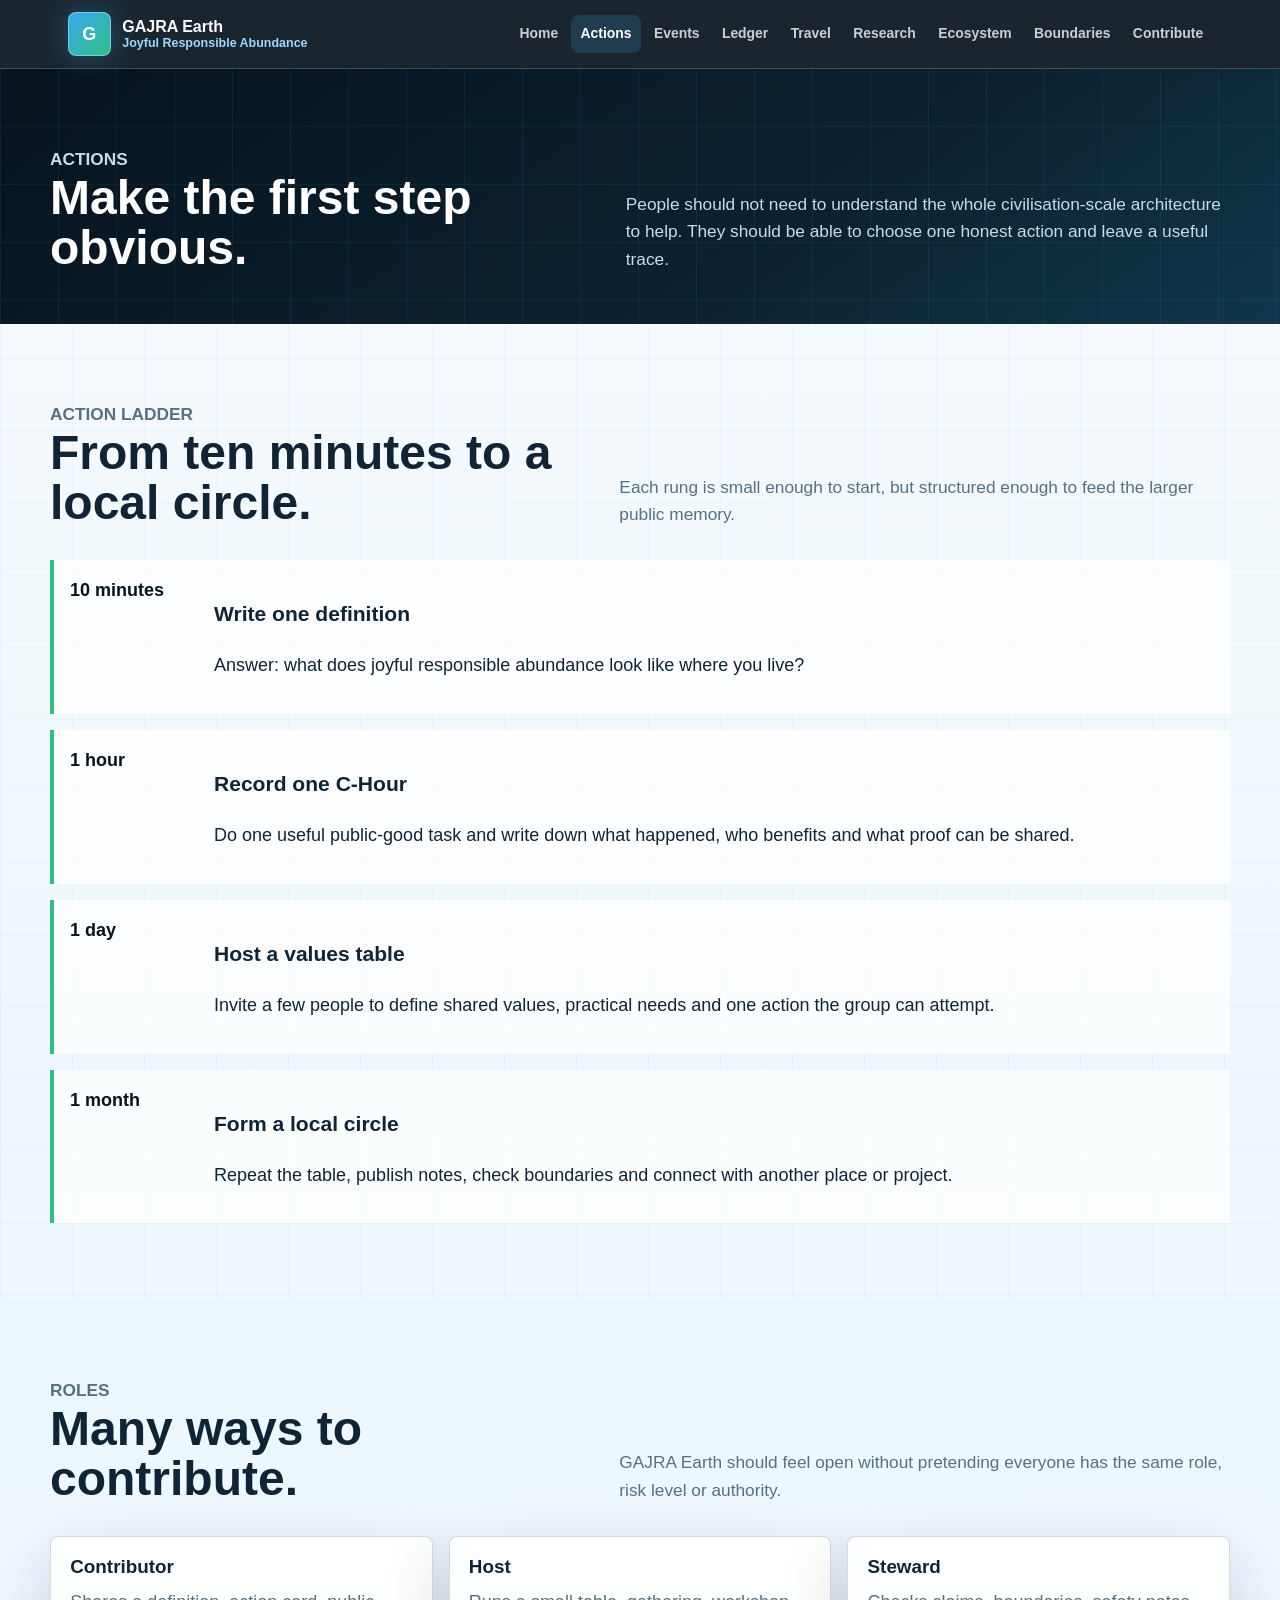
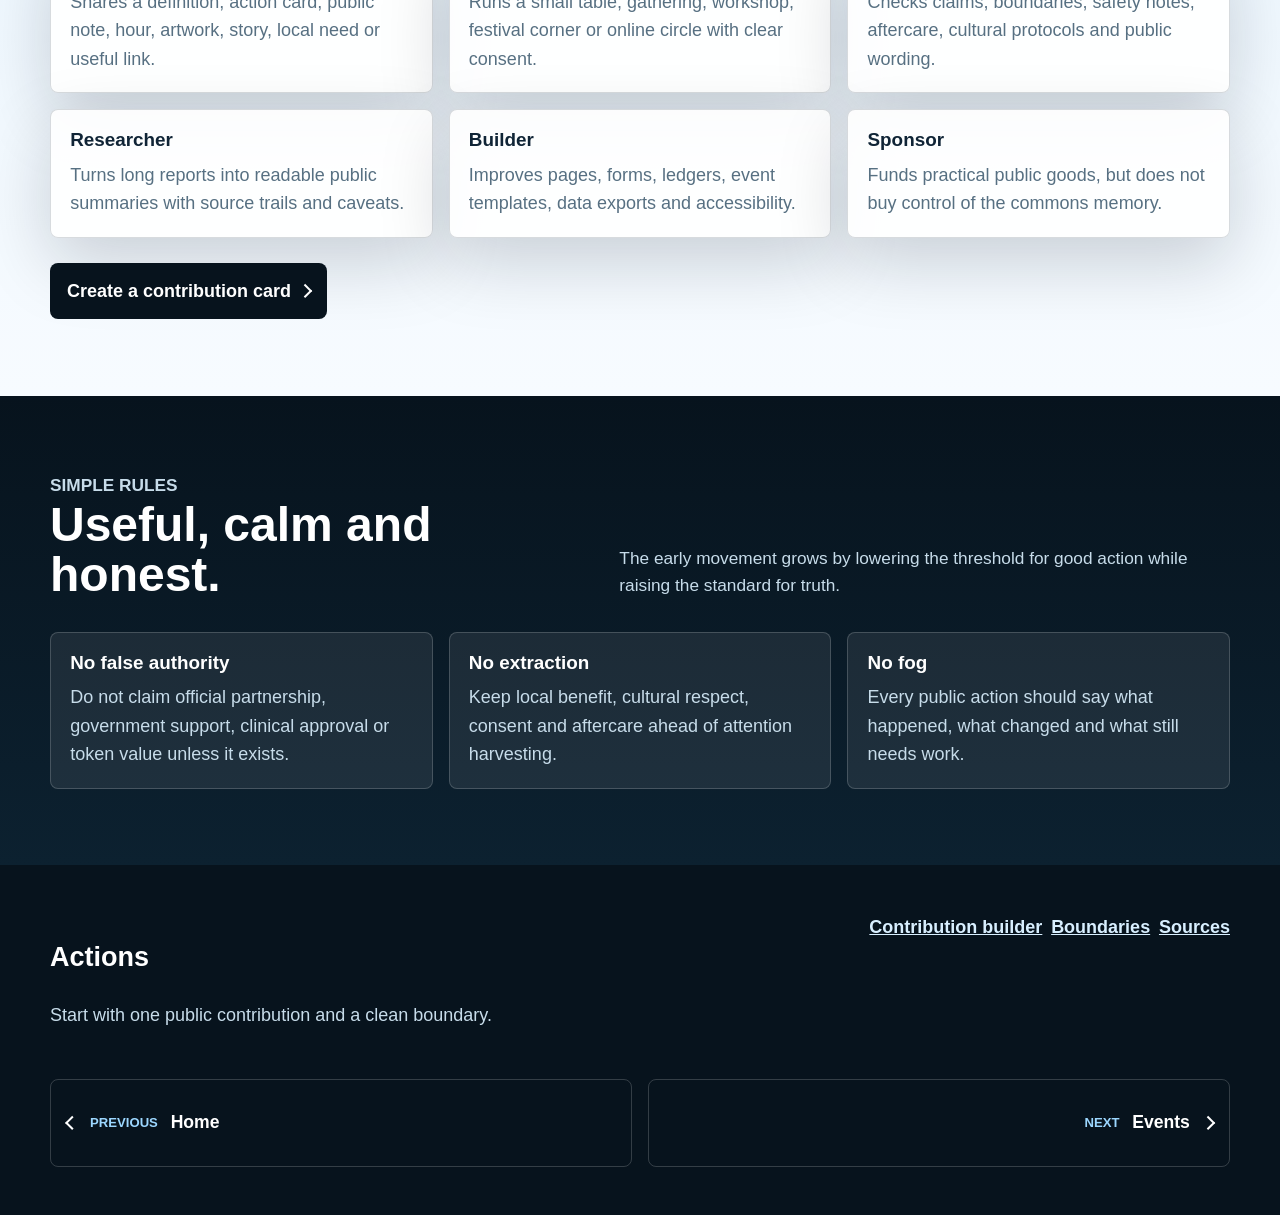
==== actions.html @ 2d0d54d2 "Build GAJRA Earth public hub" ====
<!doctype html>
<html lang="en-AU">
  <head>
    <meta charset="utf-8">
    <meta name="viewport" content="width=device-width, initial-scale=1">
    <meta name="description" content="Small GAJRA Earth actions people can begin with immediately.">
    <title>Actions | GAJRA Earth</title>
    <link rel="stylesheet" href="assets/styles.css">
    <script defer src="assets/app.js"></script>
  </head>
  <body data-page="actions">
    <a class="skip-link" href="#main">Skip to content</a>
    <header class="site-header">
      <div class="nav-shell">
        <a class="brand" href="index.html"><span class="brand-mark">G</span><span class="brand-text"><strong>GAJRA Earth</strong><span>Joyful Responsible Abundance</span></span></a>
        <button class="nav-toggle" type="button" data-nav-toggle aria-expanded="false" aria-controls="site-nav" aria-label="Open menu"><span></span><span></span><span></span></button>
        <nav class="site-nav" id="site-nav" data-nav aria-label="Main navigation"><a href="index.html">Home</a><a href="actions.html">Actions</a><a href="events.html">Events</a><a href="ledger.html">Ledger</a><a href="travel.html">Travel</a><a href="research.html">Research</a><a href="ecosystem.html">Ecosystem</a><a href="boundaries.html">Boundaries</a><a href="contribute.html">Contribute</a></nav>
      </div>
    </header>
    <main id="main">
      <section class="page-hero">
        <div class="page-title">
          <div><p class="label">Actions</p><h1>Make the first step obvious.</h1></div>
          <p>People should not need to understand the whole civilisation-scale architecture to help. They should be able to choose one honest action and leave a useful trace.</p>
        </div>
      </section>
      <section class="section">
        <div class="shell">
          <div class="section-heading">
            <div><p class="label">Action ladder</p><h2>From ten minutes to a local circle.</h2></div>
            <p>Each rung is small enough to start, but structured enough to feed the larger public memory.</p>
          </div>
          <div class="timeline">
            <article class="timeline-item"><strong>10 minutes</strong><div><h3>Write one definition</h3><p>Answer: what does joyful responsible abundance look like where you live?</p></div></article>
            <article class="timeline-item"><strong>1 hour</strong><div><h3>Record one C-Hour</h3><p>Do one useful public-good task and write down what happened, who benefits and what proof can be shared.</p></div></article>
            <article class="timeline-item"><strong>1 day</strong><div><h3>Host a values table</h3><p>Invite a few people to define shared values, practical needs and one action the group can attempt.</p></div></article>
            <article class="timeline-item"><strong>1 month</strong><div><h3>Form a local circle</h3><p>Repeat the table, publish notes, check boundaries and connect with another place or project.</p></div></article>
          </div>
        </div>
      </section>
      <section class="section blue">
        <div class="shell">
          <div class="section-heading">
            <div><p class="label">Roles</p><h2>Many ways to contribute.</h2></div>
            <p>GAJRA Earth should feel open without pretending everyone has the same role, risk level or authority.</p>
          </div>
          <div class="grid three">
            <article class="card"><h3>Contributor</h3><p>Shares a definition, action card, public note, hour, artwork, story, local need or useful link.</p></article>
            <article class="card"><h3>Host</h3><p>Runs a small table, gathering, workshop, festival corner or online circle with clear consent.</p></article>
            <article class="card"><h3>Steward</h3><p>Checks claims, boundaries, safety notes, aftercare, cultural protocols and public wording.</p></article>
            <article class="card"><h3>Researcher</h3><p>Turns long reports into readable public summaries with source trails and caveats.</p></article>
            <article class="card"><h3>Builder</h3><p>Improves pages, forms, ledgers, event templates, data exports and accessibility.</p></article>
            <article class="card"><h3>Sponsor</h3><p>Funds practical public goods, but does not buy control of the commons memory.</p></article>
          </div>
          <div class="button-row"><a class="button dark" href="contribute.html">Create a contribution card</a></div>
        </div>
      </section>
      <section class="section dark">
        <div class="shell">
          <div class="section-heading">
            <div><p class="label">Simple rules</p><h2>Useful, calm and honest.</h2></div>
            <p>The early movement grows by lowering the threshold for good action while raising the standard for truth.</p>
          </div>
          <div class="grid three">
            <article class="card"><h3>No false authority</h3><p>Do not claim official partnership, government support, clinical approval or token value unless it exists.</p></article>
            <article class="card"><h3>No extraction</h3><p>Keep local benefit, cultural respect, consent and aftercare ahead of attention harvesting.</p></article>
            <article class="card"><h3>No fog</h3><p>Every public action should say what happened, what changed and what still needs work.</p></article>
          </div>
        </div>
      </section>
    </main>
    <footer class="site-footer"><div class="footer-grid"><div><h2>Actions</h2><p>Start with one public contribution and a clean boundary.</p></div><div class="footer-links"><a href="contribute.html">Contribution builder</a><a href="boundaries.html">Boundaries</a><a href="sources.html">Sources</a></div></div><nav class="sequence-nav" data-sequence-nav aria-label="Previous and next pages"></nav></footer>
    <button class="to-top" type="button" data-to-top aria-label="Back to top"><svg viewBox="0 0 24 24" aria-hidden="true"><path d="M12 5v14M6 11l6-6 6 6" fill="none" stroke="currentColor" stroke-width="2" stroke-linecap="round" stroke-linejoin="round"/></svg></button>
  </body>
</html>
---- assets/styles.css ----
:root {
  --ink: #07131d;
  --ink-2: #0c2130;
  --ink-3: #11364a;
  --paper: #f7fbff;
  --white: #ffffff;
  --text: #102436;
  --muted: #577082;
  --line: rgba(16, 36, 54, 0.16);
  --line-dark: rgba(255, 255, 255, 0.18);
  --blue: #39a8f2;
  --blue-2: #9cd7ff;
  --green: #2fbf83;
  --green-2: #b8efd7;
  --amber: #f0b84d;
  --coral: #f26f5b;
  --shadow: 0 24px 70px rgba(7, 19, 29, 0.18);
  --max: 1180px;
  --radius: 8px;
  color-scheme: light;
}

* {
  box-sizing: border-box;
}

html {
  scroll-behavior: smooth;
  width: 100%;
  max-width: 100%;
  overflow-x: hidden;
}

body {
  margin: 0;
  width: 100%;
  max-width: 100%;
  min-height: 100vh;
  overflow-x: hidden;
  background:
    linear-gradient(90deg, rgba(57, 168, 242, 0.06) 1px, transparent 1px),
    linear-gradient(0deg, rgba(47, 191, 131, 0.05) 1px, transparent 1px),
    linear-gradient(180deg, #f7fbff 0%, #edf7fb 38%, #f7fbff 100%);
  background-size: 72px 72px, 72px 72px, auto;
  color: var(--text);
  font-family: "Segoe UI", Arial, sans-serif;
  font-size: 18px;
  line-height: 1.58;
  -webkit-text-size-adjust: 100%;
}

body.nav-open {
  overflow: hidden;
}

main,
section,
article,
div,
p,
h1,
h2,
h3,
a,
span,
label,
input,
textarea,
select {
  min-width: 0;
}

a {
  color: inherit;
}

img {
  display: block;
  max-width: 100%;
}

h1,
h2,
h3,
p,
a,
button,
label,
textarea {
  overflow-wrap: break-word;
}

button,
input,
select,
textarea {
  font: inherit;
}

.skip-link {
  position: absolute;
  top: -5rem;
  left: 1rem;
  z-index: 100;
  padding: 0.7rem 1rem;
  background: var(--amber);
  color: var(--ink);
  font-weight: 800;
}

.skip-link:focus {
  top: 1rem;
}

.site-header {
  position: sticky;
  top: 0;
  z-index: 50;
  border-bottom: 1px solid rgba(255, 255, 255, 0.18);
  background: rgba(7, 19, 29, 0.92);
  color: var(--white);
  backdrop-filter: blur(18px);
}

.nav-shell {
  width: min(100%, var(--max));
  margin: 0 auto;
  padding: 0.78rem 1.1rem;
  display: flex;
  align-items: center;
  justify-content: space-between;
  gap: 1rem;
  min-width: 0;
}

.brand {
  display: inline-flex;
  align-items: center;
  gap: 0.72rem;
  min-width: 0;
  text-decoration: none;
}

.brand-mark {
  display: grid;
  place-items: center;
  width: 2.7rem;
  height: 2.7rem;
  border-radius: 8px;
  border: 1px solid rgba(156, 215, 255, 0.65);
  background: linear-gradient(135deg, var(--blue), var(--green));
  color: var(--white);
  font-weight: 900;
  line-height: 1;
  box-shadow: 0 0 30px rgba(57, 168, 242, 0.35);
}

.brand-text {
  display: grid;
  line-height: 1.15;
  min-width: 0;
}

.brand-text strong {
  color: var(--white);
  font-size: 1rem;
}

.brand-text span {
  color: var(--blue-2);
  font-size: 0.78rem;
  font-weight: 700;
}

.site-nav {
  display: flex;
  align-items: center;
  justify-content: flex-end;
  gap: 0.24rem;
  flex-wrap: wrap;
}

.site-nav a {
  min-height: 2.35rem;
  display: inline-flex;
  align-items: center;
  padding: 0.48rem 0.58rem;
  border-radius: 8px;
  color: rgba(255, 255, 255, 0.78);
  font-size: 0.87rem;
  font-weight: 800;
  text-decoration: none;
  white-space: nowrap;
}

.site-nav a:hover,
.site-nav a:focus-visible,
.site-nav a[aria-current="page"] {
  color: var(--white);
  background: rgba(57, 168, 242, 0.18);
}

.nav-toggle {
  display: none;
  flex: 0 0 2.7rem;
  width: 2.7rem;
  height: 2.7rem;
  border: 1px solid var(--line-dark);
  border-radius: 8px;
  background: transparent;
  color: var(--white);
  cursor: pointer;
}

.nav-toggle span {
  display: block;
  width: 1.2rem;
  height: 2px;
  margin: 0.24rem auto;
  background: currentColor;
}

.hero {
  min-height: 82vh;
  position: relative;
  display: grid;
  align-items: center;
  overflow: hidden;
  color: var(--white);
  background: var(--ink);
}

.hero::before {
  content: "";
  position: absolute;
  inset: 0;
  background:
    linear-gradient(90deg, rgba(7, 19, 29, 0.94) 0%, rgba(7, 19, 29, 0.78) 42%, rgba(7, 19, 29, 0.28) 100%),
    linear-gradient(0deg, rgba(7, 19, 29, 0.88) 0%, rgba(7, 19, 29, 0.05) 46%);
  z-index: 1;
}

.hero img {
  position: absolute;
  inset: 0;
  width: 100%;
  height: 100%;
  object-fit: cover;
  object-position: center;
}

.hero-content {
  position: relative;
  z-index: 2;
  width: min(100%, var(--max));
  margin: 0 auto;
  padding: 5.3rem 1.1rem 4.2rem;
}

.hero-copy {
  width: min(100%, 46rem);
  max-width: 46rem;
}

.hero h1 {
  margin: 0;
  font-size: 5.4rem;
  line-height: 0.95;
  font-weight: 900;
  letter-spacing: 0;
}

.hero-lede {
  margin: 1.35rem 0 0;
  max-width: 42rem;
  color: #d8efff;
  font-size: 1.26rem;
}

.hero-actions,
.button-row {
  display: flex;
  flex-wrap: wrap;
  gap: 0.8rem;
  margin-top: 1.6rem;
}

.button {
  min-height: 2.85rem;
  display: inline-flex;
  align-items: center;
  justify-content: center;
  gap: 0.55rem;
  padding: 0.78rem 1rem;
  border: 1px solid transparent;
  border-radius: 8px;
  background: var(--white);
  color: var(--ink);
  font-weight: 900;
  text-decoration: none;
  cursor: pointer;
}

.button.primary {
  background: linear-gradient(135deg, var(--green), var(--blue));
  color: var(--white);
  box-shadow: 0 18px 48px rgba(47, 191, 131, 0.28);
}

.button.secondary {
  border-color: rgba(255, 255, 255, 0.36);
  background: rgba(255, 255, 255, 0.1);
  color: var(--white);
}

.button.dark {
  background: var(--ink);
  color: var(--white);
}

.button.outline {
  border-color: var(--line);
  background: var(--white);
  color: var(--text);
}

.button::after,
.sequence-link.next::after {
  content: "";
  width: 0.52rem;
  height: 0.52rem;
  border-top: 2px solid currentColor;
  border-right: 2px solid currentColor;
  transform: rotate(45deg);
}

.sequence-link::before {
  content: "";
  width: 0.52rem;
  height: 0.52rem;
  border-left: 2px solid currentColor;
  border-bottom: 2px solid currentColor;
  transform: rotate(45deg);
}

.sequence-link.next::before {
  display: none;
}

.button.no-arrow::after {
  display: none;
}

.section {
  padding: 4.8rem 1.1rem;
}

.section.dark {
  background: linear-gradient(180deg, var(--ink) 0%, var(--ink-2) 100%);
  color: var(--white);
}

.section.green {
  background: linear-gradient(180deg, #e8f9f0 0%, #f7fbff 100%);
}

.section.blue {
  background: linear-gradient(180deg, #eaf6ff 0%, #f7fbff 100%);
}

.shell {
  width: min(100%, var(--max));
  margin: 0 auto;
}

.section-heading {
  display: grid;
  grid-template-columns: minmax(0, 0.88fr) minmax(18rem, 1fr);
  gap: 2rem;
  align-items: end;
  margin-bottom: 2rem;
}

.section-heading h2,
.page-title h1 {
  margin: 0;
  font-size: 3rem;
  line-height: 1.04;
  letter-spacing: 0;
}

.section-heading p,
.page-title p,
.lead {
  margin: 0;
  color: var(--muted);
  font-size: 1.08rem;
}

.dark .section-heading p,
.dark .lead,
.dark .muted {
  color: #c7dcea;
}

.label {
  margin: 0 0 0.7rem;
  color: var(--green);
  font-size: 0.82rem;
  font-weight: 900;
  text-transform: uppercase;
}

.grid {
  display: grid;
  gap: 1rem;
}

.grid.two {
  grid-template-columns: repeat(2, minmax(0, 1fr));
}

.grid.three {
  grid-template-columns: repeat(3, minmax(0, 1fr));
}

.grid.four {
  grid-template-columns: repeat(4, minmax(0, 1fr));
}

.card,
.action-card,
.link-card,
.note-card {
  border: 1px solid var(--line);
  border-radius: 8px;
  background: rgba(255, 255, 255, 0.9);
  box-shadow: var(--shadow);
}

.card,
.action-card,
.link-card,
.note-card {
  padding: 1.2rem;
}

.dark .card,
.dark .action-card,
.dark .link-card,
.dark .note-card {
  border-color: var(--line-dark);
  background: rgba(255, 255, 255, 0.08);
  box-shadow: none;
}

.card h3,
.action-card h3,
.link-card h3,
.note-card h3 {
  margin: 0 0 0.55rem;
  font-size: 1.18rem;
  line-height: 1.2;
}

.card p,
.action-card p,
.link-card p,
.note-card p {
  margin: 0;
  color: var(--muted);
}

.dark .card p,
.dark .action-card p,
.dark .link-card p,
.dark .note-card p {
  color: #c7dcea;
}

.link-card {
  display: grid;
  text-decoration: none;
}

.link-card:hover,
.link-card:focus-visible {
  border-color: rgba(57, 168, 242, 0.55);
  transform: translateY(-2px);
}

.stat-strip,
.truth-band,
.source-band {
  border-top: 1px solid var(--line);
  border-bottom: 1px solid var(--line);
  background: var(--white);
}

.truth-band {
  padding: 2.2rem 1.1rem;
}

.truth-band .shell {
  display: grid;
  grid-template-columns: minmax(0, 0.7fr) minmax(0, 1.3fr);
  gap: 2rem;
  align-items: center;
}

.truth-band strong {
  color: var(--ink);
  font-size: 1.3rem;
}

.truth-band p {
  margin: 0;
  color: var(--muted);
}

.page-hero {
  padding: 4.8rem 1.1rem 3.2rem;
  background:
    linear-gradient(90deg, rgba(57, 168, 242, 0.1) 1px, transparent 1px),
    linear-gradient(0deg, rgba(47, 191, 131, 0.09) 1px, transparent 1px),
    linear-gradient(145deg, var(--ink) 0%, var(--ink-2) 62%, var(--ink-3) 100%);
  background-size: 58px 58px, 58px 58px, auto;
  color: var(--white);
}

.page-title {
  width: min(100%, var(--max));
  margin: 0 auto;
  display: grid;
  grid-template-columns: minmax(0, 0.9fr) minmax(18rem, 1fr);
  gap: 2rem;
  align-items: end;
}

.page-title p {
  color: #c7dcea;
}

.timeline {
  display: grid;
  gap: 1rem;
}

.timeline-item {
  display: grid;
  grid-template-columns: 8rem minmax(0, 1fr);
  gap: 1rem;
  padding: 1rem;
  border-left: 4px solid var(--green);
  background: rgba(255, 255, 255, 0.76);
}

.timeline-item strong {
  color: var(--ink);
}

.comparison {
  width: 100%;
  border-collapse: collapse;
  overflow: hidden;
  border-radius: 8px;
  background: var(--white);
  box-shadow: var(--shadow);
}

.comparison th,
.comparison td {
  padding: 1rem;
  border-bottom: 1px solid var(--line);
  text-align: left;
  vertical-align: top;
}

.comparison th {
  background: var(--ink);
  color: var(--white);
}

.comparison tr:last-child td {
  border-bottom: 0;
}

.pill-row {
  display: flex;
  flex-wrap: wrap;
  gap: 0.55rem;
  margin-top: 1rem;
}

.pill {
  display: inline-flex;
  min-height: 2rem;
  align-items: center;
  padding: 0.35rem 0.62rem;
  border-radius: 999px;
  background: rgba(57, 168, 242, 0.12);
  color: var(--ink);
  font-size: 0.85rem;
  font-weight: 800;
}

.dark .pill {
  background: rgba(255, 255, 255, 0.12);
  color: var(--white);
}

.form-grid {
  display: grid;
  grid-template-columns: minmax(0, 0.9fr) minmax(20rem, 1.1fr);
  gap: 1rem;
  align-items: start;
}

.field-grid {
  display: grid;
  gap: 0.85rem;
}

.field {
  display: grid;
  gap: 0.35rem;
}

.field label {
  font-weight: 900;
  color: var(--ink);
}

.field input,
.field select,
.field textarea,
.markdown-output {
  width: 100%;
  border: 1px solid var(--line);
  border-radius: 8px;
  background: var(--white);
  color: var(--text);
  padding: 0.72rem 0.8rem;
}

.field textarea,
.markdown-output {
  min-height: 8rem;
  resize: vertical;
}

.markdown-output {
  min-height: 31rem;
  font-family: Consolas, "Courier New", monospace;
  font-size: 0.9rem;
  line-height: 1.5;
}

.site-footer {
  padding: 3rem 1.1rem;
  background: var(--ink);
  color: var(--white);
}

.footer-grid {
  width: min(100%, var(--max));
  margin: 0 auto;
  display: grid;
  grid-template-columns: minmax(0, 1fr) minmax(18rem, 1fr);
  gap: 2rem;
}

.footer-grid p {
  color: #c7dcea;
}

.footer-links {
  display: flex;
  flex-wrap: wrap;
  gap: 0.55rem;
  justify-content: flex-end;
}

.footer-links a {
  color: #d8efff;
  font-weight: 800;
}

.sequence-nav {
  width: min(100%, var(--max));
  margin: 2rem auto 0;
  display: grid;
  grid-template-columns: repeat(2, minmax(0, 1fr));
  gap: 1rem;
}

.sequence-link {
  min-height: 5.5rem;
  display: flex;
  align-items: center;
  gap: 0.8rem;
  padding: 1rem;
  border: 1px solid var(--line-dark);
  border-radius: 8px;
  color: var(--white);
  text-decoration: none;
}

.sequence-link.next {
  justify-content: flex-end;
  text-align: right;
}

.sequence-link span {
  display: block;
  color: #9cd7ff;
  font-size: 0.82rem;
  font-weight: 900;
  text-transform: uppercase;
}

.sequence-link strong {
  display: block;
  font-size: 1.1rem;
}

.to-top {
  position: fixed;
  right: 1rem;
  bottom: 1rem;
  z-index: 60;
  width: 3rem;
  height: 3rem;
  display: grid;
  place-items: center;
  border: 1px solid rgba(255, 255, 255, 0.28);
  border-radius: 8px;
  background: var(--ink);
  color: var(--white);
  opacity: 0;
  pointer-events: none;
  transform: translateY(0.5rem);
  transition: opacity 160ms ease, transform 160ms ease;
  cursor: pointer;
}

.to-top.is-visible {
  opacity: 1;
  pointer-events: auto;
  transform: translateY(0);
}

.to-top svg {
  width: 1.2rem;
  height: 1.2rem;
}

@media (max-width: 980px) {
  body {
    font-size: 17px;
  }

  .nav-toggle {
    display: block;
    margin-left: 0;
  }

  .nav-shell {
    justify-content: flex-start;
  }

  .site-nav {
    position: fixed;
    inset: 4.35rem 1rem auto 1rem;
    display: none;
    max-height: calc(100vh - 5.4rem);
    overflow: auto;
    padding: 0.8rem;
    border: 1px solid var(--line-dark);
    border-radius: 8px;
    background: rgba(7, 19, 29, 0.98);
    box-shadow: var(--shadow);
  }

  body.nav-open .site-nav {
    display: grid;
    justify-content: stretch;
  }

  .site-nav a {
    width: 100%;
  }

  .hero h1 {
    font-size: 4rem;
  }

  .hero-copy {
    width: min(100%, 24rem);
  }

  .hero-actions {
    align-items: flex-start;
    flex-direction: column;
  }

  .hero-actions .button {
    width: min(100%, 18rem);
  }

  .hero {
    min-height: 78vh;
  }

  .section-heading,
  .page-title,
  .truth-band .shell,
  .footer-grid,
  .form-grid {
    grid-template-columns: 1fr;
  }

  .section-heading {
    width: min(100%, 24rem);
  }

  .grid.three,
  .grid.four,
  .grid.two {
    grid-template-columns: 1fr 1fr;
  }
}

@media (max-width: 640px) {
  body {
    font-size: 16px;
  }

  .brand-text span {
    display: none;
  }

  .brand-text strong {
    font-size: 0.94rem;
  }

  .nav-shell {
    gap: 0.65rem;
    padding-inline: 0.85rem;
  }

  .hero h1 {
    font-size: 2.9rem;
  }

  .hero-lede {
    font-size: 1.08rem;
  }

  .hero-content {
    padding-inline: 1rem;
  }

  .button {
    max-width: 100%;
  }

  .section {
    padding: 3.4rem 1rem;
  }

  .section-heading h2,
  .page-title h1 {
    font-size: 2.25rem;
  }

  .grid.three,
  .grid.four,
  .grid.two,
  .sequence-nav {
    grid-template-columns: 1fr;
  }

  .timeline-item {
    grid-template-columns: 1fr;
  }

  .comparison {
    display: block;
    overflow-x: auto;
  }

  .footer-links {
    justify-content: flex-start;
  }
}
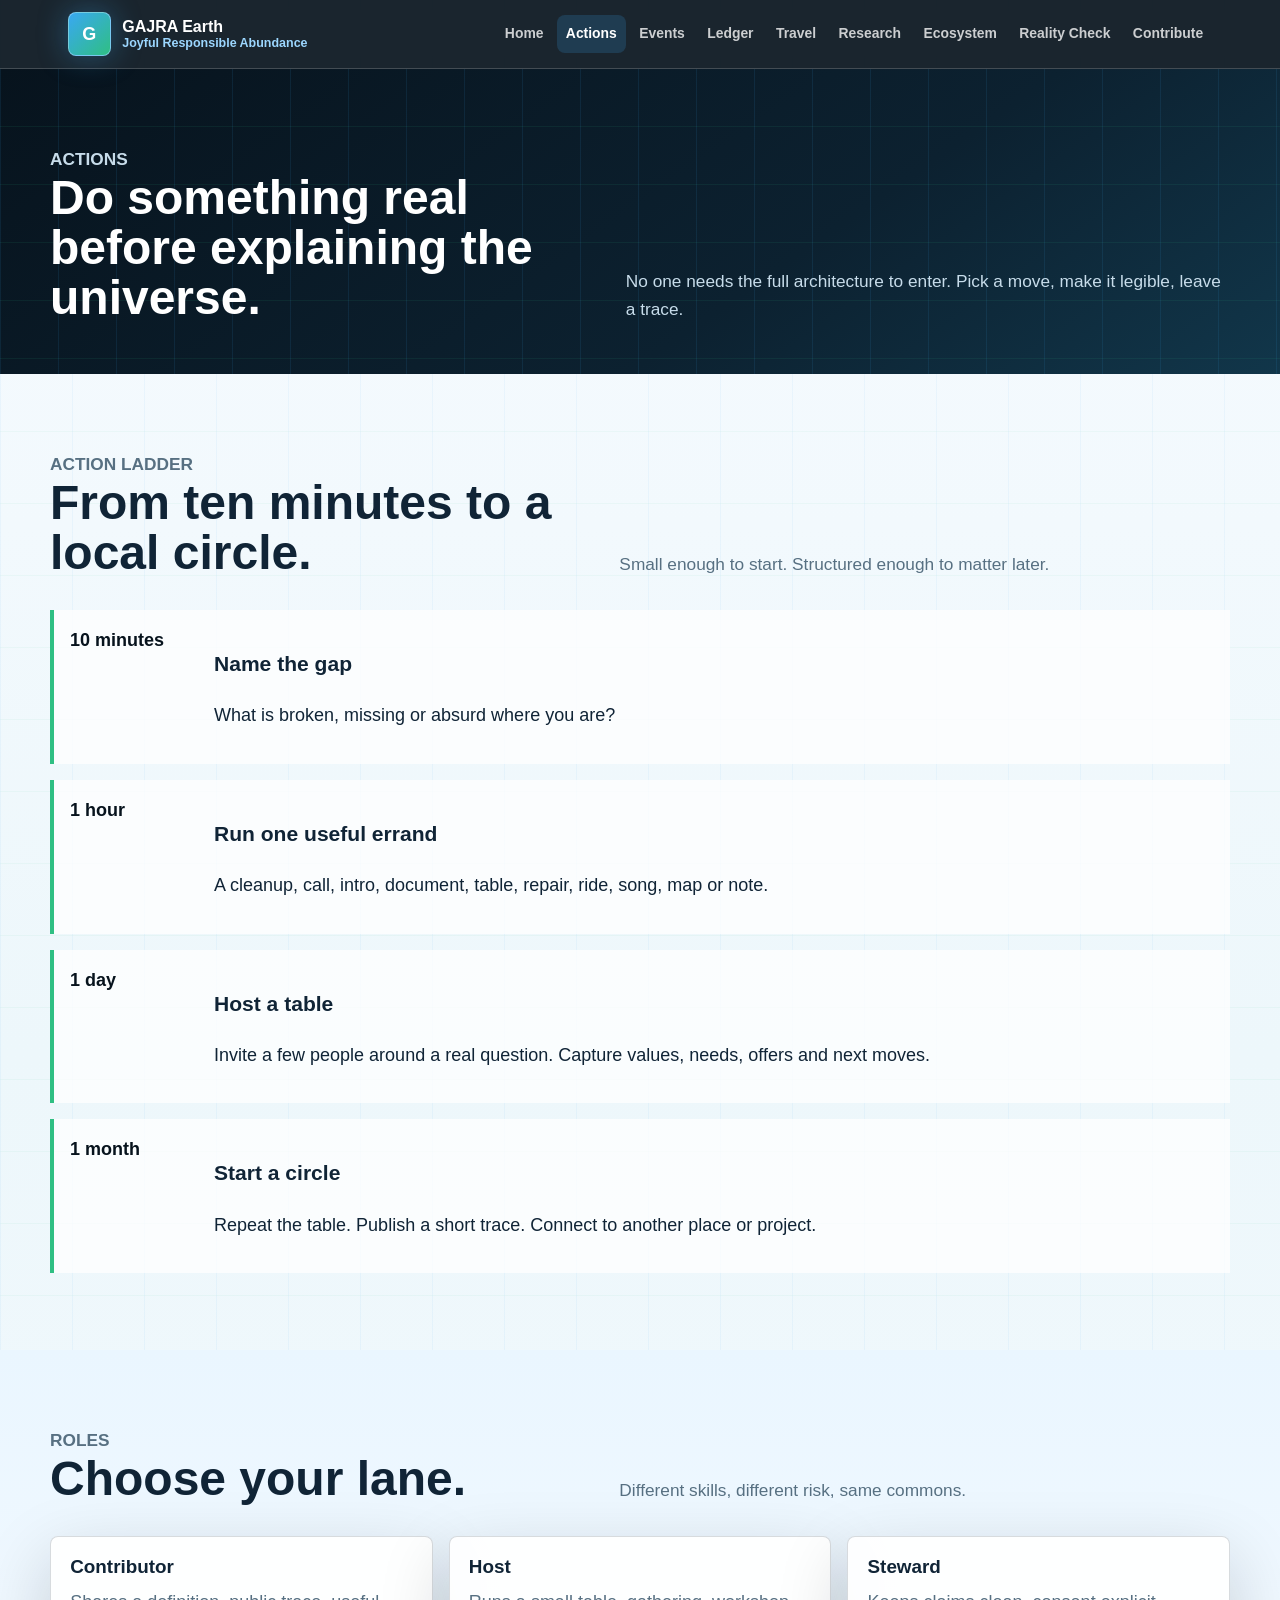
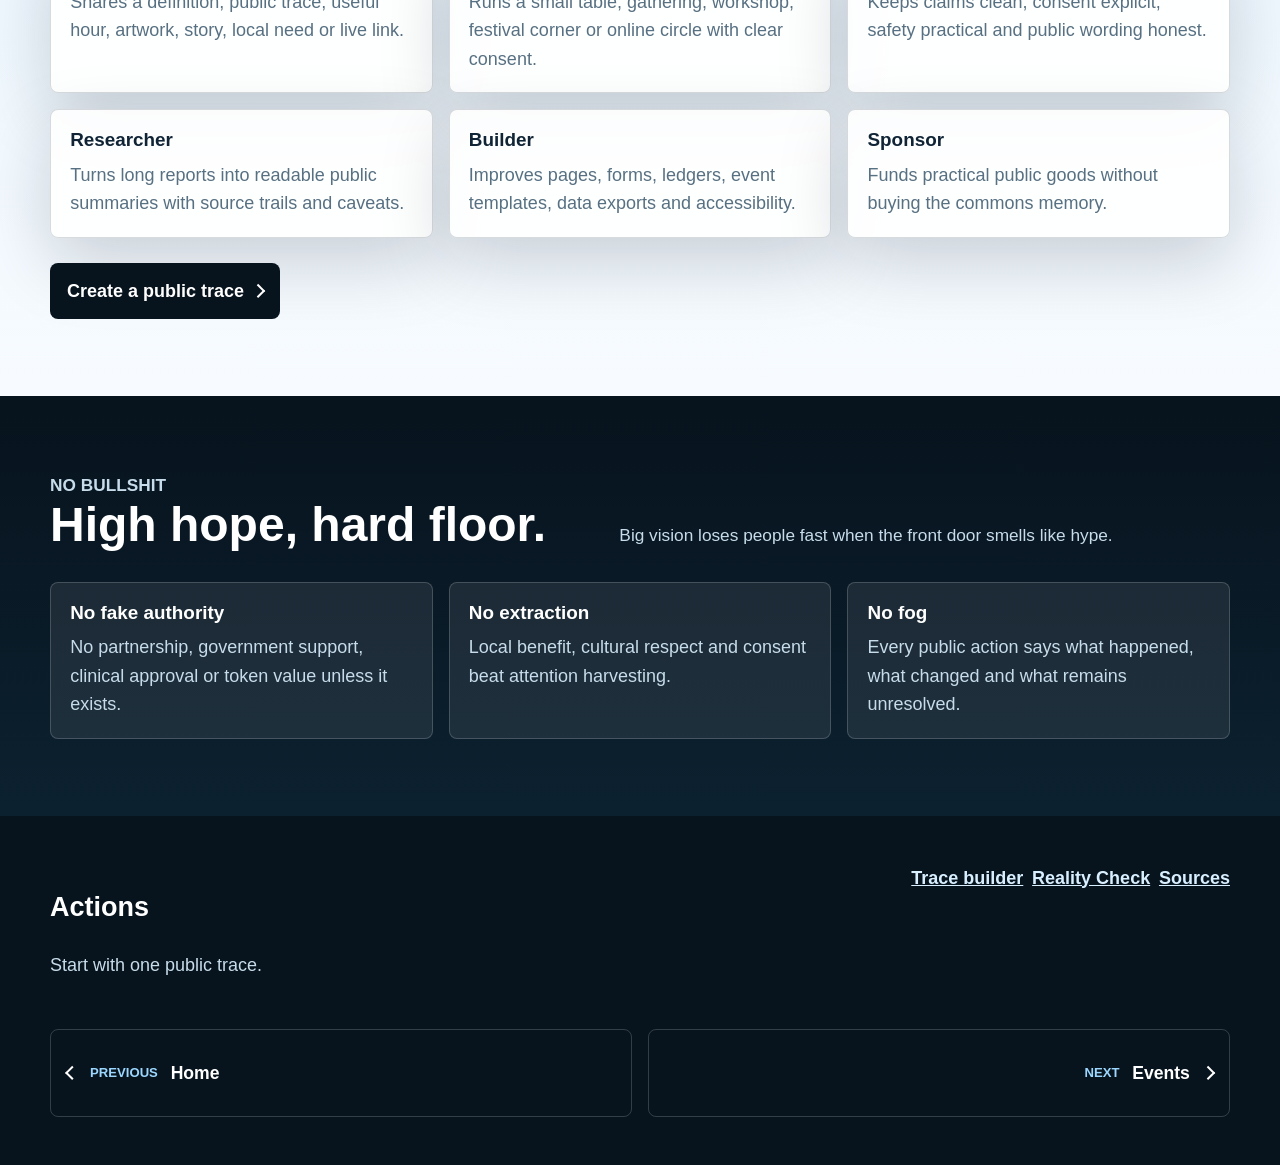
==== commit b5f72eb6: "Sharpen GAJRA Earth public voice" ====
--- a/actions.html
+++ b/actions.html
@@ -14,62 +14,62 @@
       <div class="nav-shell">
         <a class="brand" href="index.html"><span class="brand-mark">G</span><span class="brand-text"><strong>GAJRA Earth</strong><span>Joyful Responsible Abundance</span></span></a>
         <button class="nav-toggle" type="button" data-nav-toggle aria-expanded="false" aria-controls="site-nav" aria-label="Open menu"><span></span><span></span><span></span></button>
-        <nav class="site-nav" id="site-nav" data-nav aria-label="Main navigation"><a href="index.html">Home</a><a href="actions.html">Actions</a><a href="events.html">Events</a><a href="ledger.html">Ledger</a><a href="travel.html">Travel</a><a href="research.html">Research</a><a href="ecosystem.html">Ecosystem</a><a href="boundaries.html">Boundaries</a><a href="contribute.html">Contribute</a></nav>
+        <nav class="site-nav" id="site-nav" data-nav aria-label="Main navigation"><a href="index.html">Home</a><a href="actions.html">Actions</a><a href="events.html">Events</a><a href="ledger.html">Ledger</a><a href="travel.html">Travel</a><a href="research.html">Research</a><a href="ecosystem.html">Ecosystem</a><a href="boundaries.html">Reality Check</a><a href="contribute.html">Contribute</a></nav>
       </div>
     </header>
     <main id="main">
       <section class="page-hero">
         <div class="page-title">
-          <div><p class="label">Actions</p><h1>Make the first step obvious.</h1></div>
-          <p>People should not need to understand the whole civilisation-scale architecture to help. They should be able to choose one honest action and leave a useful trace.</p>
+          <div><p class="label">Actions</p><h1>Do something real before explaining the universe.</h1></div>
+          <p>No one needs the full architecture to enter. Pick a move, make it legible, leave a trace.</p>
         </div>
       </section>
       <section class="section">
         <div class="shell">
           <div class="section-heading">
             <div><p class="label">Action ladder</p><h2>From ten minutes to a local circle.</h2></div>
-            <p>Each rung is small enough to start, but structured enough to feed the larger public memory.</p>
+            <p>Small enough to start. Structured enough to matter later.</p>
           </div>
           <div class="timeline">
-            <article class="timeline-item"><strong>10 minutes</strong><div><h3>Write one definition</h3><p>Answer: what does joyful responsible abundance look like where you live?</p></div></article>
-            <article class="timeline-item"><strong>1 hour</strong><div><h3>Record one C-Hour</h3><p>Do one useful public-good task and write down what happened, who benefits and what proof can be shared.</p></div></article>
-            <article class="timeline-item"><strong>1 day</strong><div><h3>Host a values table</h3><p>Invite a few people to define shared values, practical needs and one action the group can attempt.</p></div></article>
-            <article class="timeline-item"><strong>1 month</strong><div><h3>Form a local circle</h3><p>Repeat the table, publish notes, check boundaries and connect with another place or project.</p></div></article>
+            <article class="timeline-item"><strong>10 minutes</strong><div><h3>Name the gap</h3><p>What is broken, missing or absurd where you are?</p></div></article>
+            <article class="timeline-item"><strong>1 hour</strong><div><h3>Run one useful errand</h3><p>A cleanup, call, intro, document, table, repair, ride, song, map or note.</p></div></article>
+            <article class="timeline-item"><strong>1 day</strong><div><h3>Host a table</h3><p>Invite a few people around a real question. Capture values, needs, offers and next moves.</p></div></article>
+            <article class="timeline-item"><strong>1 month</strong><div><h3>Start a circle</h3><p>Repeat the table. Publish a short trace. Connect to another place or project.</p></div></article>
           </div>
         </div>
       </section>
       <section class="section blue">
         <div class="shell">
           <div class="section-heading">
-            <div><p class="label">Roles</p><h2>Many ways to contribute.</h2></div>
-            <p>GAJRA Earth should feel open without pretending everyone has the same role, risk level or authority.</p>
+            <div><p class="label">Roles</p><h2>Choose your lane.</h2></div>
+            <p>Different skills, different risk, same commons.</p>
           </div>
           <div class="grid three">
-            <article class="card"><h3>Contributor</h3><p>Shares a definition, action card, public note, hour, artwork, story, local need or useful link.</p></article>
+            <article class="card"><h3>Contributor</h3><p>Shares a definition, public trace, useful hour, artwork, story, local need or live link.</p></article>
             <article class="card"><h3>Host</h3><p>Runs a small table, gathering, workshop, festival corner or online circle with clear consent.</p></article>
-            <article class="card"><h3>Steward</h3><p>Checks claims, boundaries, safety notes, aftercare, cultural protocols and public wording.</p></article>
+            <article class="card"><h3>Steward</h3><p>Keeps claims clean, consent explicit, safety practical and public wording honest.</p></article>
             <article class="card"><h3>Researcher</h3><p>Turns long reports into readable public summaries with source trails and caveats.</p></article>
             <article class="card"><h3>Builder</h3><p>Improves pages, forms, ledgers, event templates, data exports and accessibility.</p></article>
-            <article class="card"><h3>Sponsor</h3><p>Funds practical public goods, but does not buy control of the commons memory.</p></article>
+            <article class="card"><h3>Sponsor</h3><p>Funds practical public goods without buying the commons memory.</p></article>
           </div>
-          <div class="button-row"><a class="button dark" href="contribute.html">Create a contribution card</a></div>
+          <div class="button-row"><a class="button dark" href="contribute.html">Create a public trace</a></div>
         </div>
       </section>
       <section class="section dark">
         <div class="shell">
           <div class="section-heading">
-            <div><p class="label">Simple rules</p><h2>Useful, calm and honest.</h2></div>
-            <p>The early movement grows by lowering the threshold for good action while raising the standard for truth.</p>
+            <div><p class="label">No bullshit</p><h2>High hope, hard floor.</h2></div>
+            <p>Big vision loses people fast when the front door smells like hype.</p>
           </div>
           <div class="grid three">
-            <article class="card"><h3>No false authority</h3><p>Do not claim official partnership, government support, clinical approval or token value unless it exists.</p></article>
-            <article class="card"><h3>No extraction</h3><p>Keep local benefit, cultural respect, consent and aftercare ahead of attention harvesting.</p></article>
-            <article class="card"><h3>No fog</h3><p>Every public action should say what happened, what changed and what still needs work.</p></article>
+            <article class="card"><h3>No fake authority</h3><p>No partnership, government support, clinical approval or token value unless it exists.</p></article>
+            <article class="card"><h3>No extraction</h3><p>Local benefit, cultural respect and consent beat attention harvesting.</p></article>
+            <article class="card"><h3>No fog</h3><p>Every public action says what happened, what changed and what remains unresolved.</p></article>
           </div>
         </div>
       </section>
     </main>
-    <footer class="site-footer"><div class="footer-grid"><div><h2>Actions</h2><p>Start with one public contribution and a clean boundary.</p></div><div class="footer-links"><a href="contribute.html">Contribution builder</a><a href="boundaries.html">Boundaries</a><a href="sources.html">Sources</a></div></div><nav class="sequence-nav" data-sequence-nav aria-label="Previous and next pages"></nav></footer>
+    <footer class="site-footer"><div class="footer-grid"><div><h2>Actions</h2><p>Start with one public trace.</p></div><div class="footer-links"><a href="contribute.html">Trace builder</a><a href="boundaries.html">Reality Check</a><a href="sources.html">Sources</a></div></div><nav class="sequence-nav" data-sequence-nav aria-label="Previous and next pages"></nav></footer>
     <button class="to-top" type="button" data-to-top aria-label="Back to top"><svg viewBox="0 0 24 24" aria-hidden="true"><path d="M12 5v14M6 11l6-6 6 6" fill="none" stroke="currentColor" stroke-width="2" stroke-linecap="round" stroke-linejoin="round"/></svg></button>
   </body>
 </html>
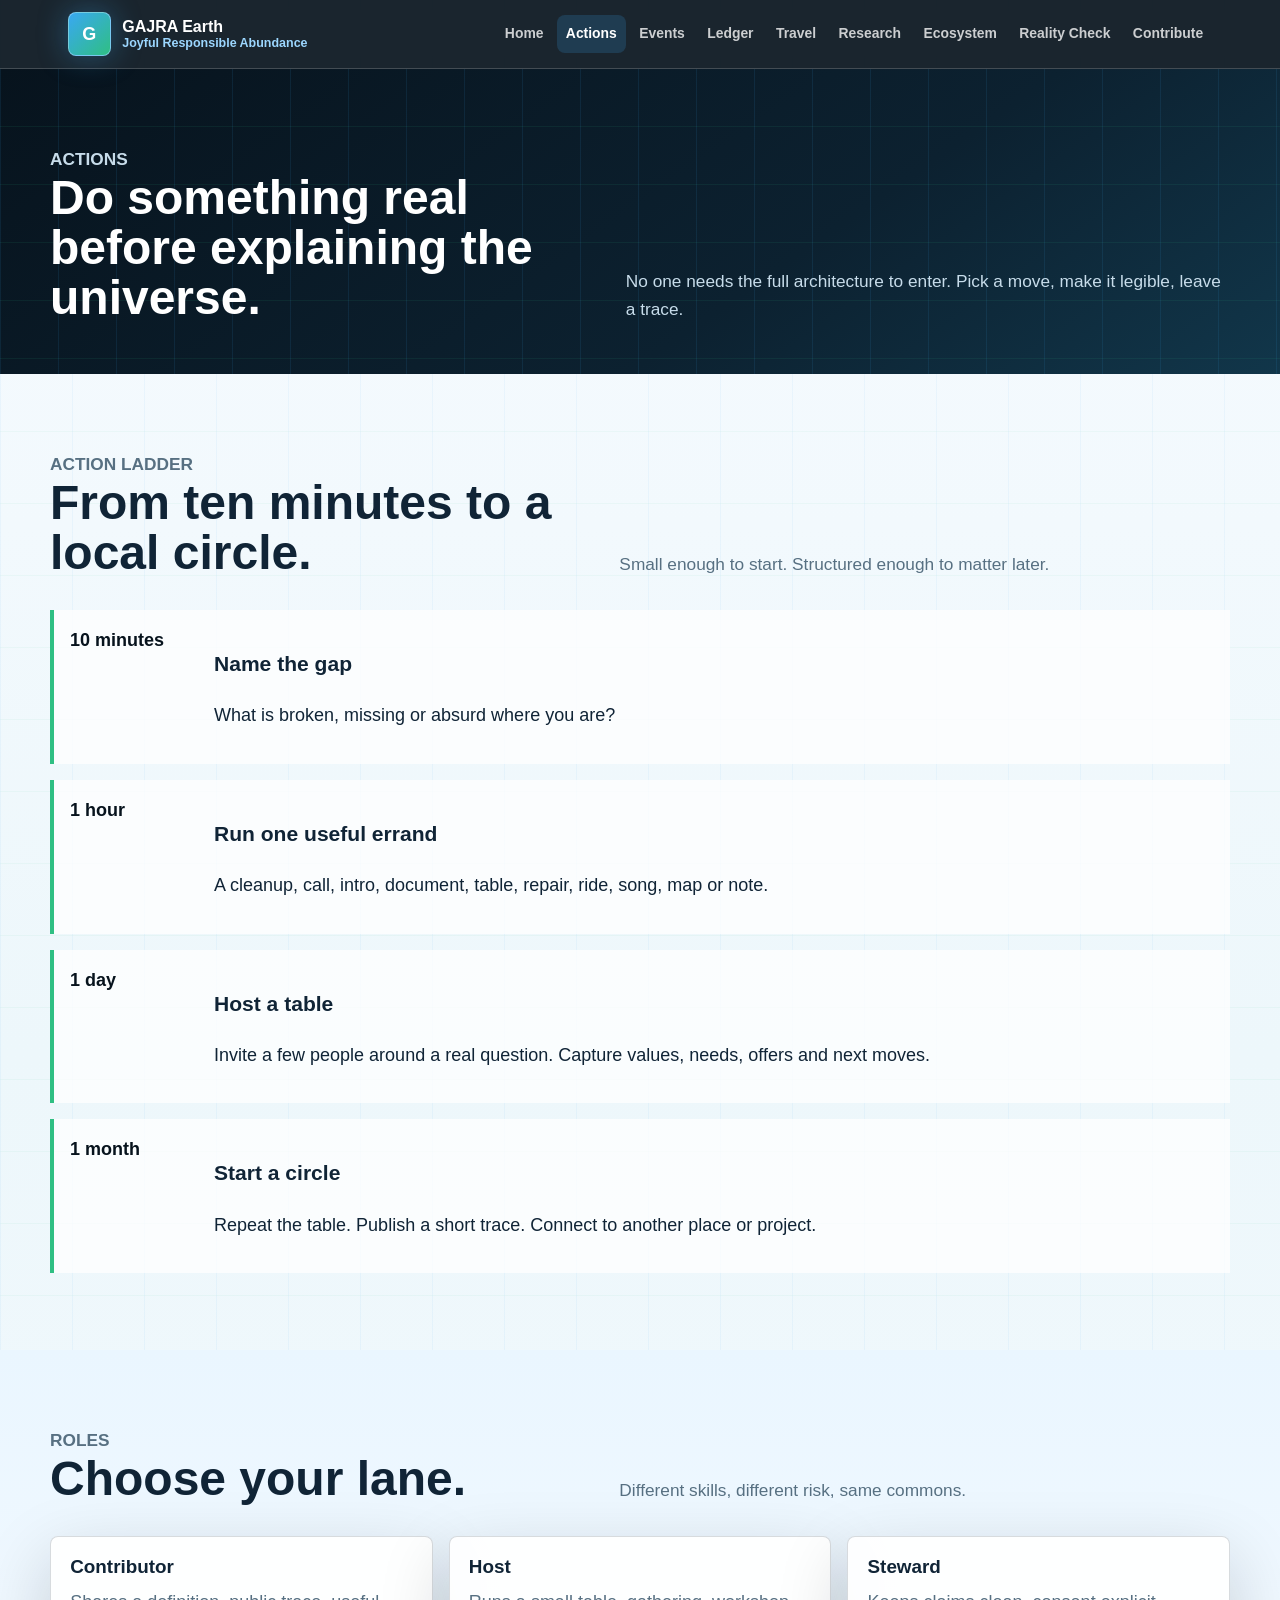
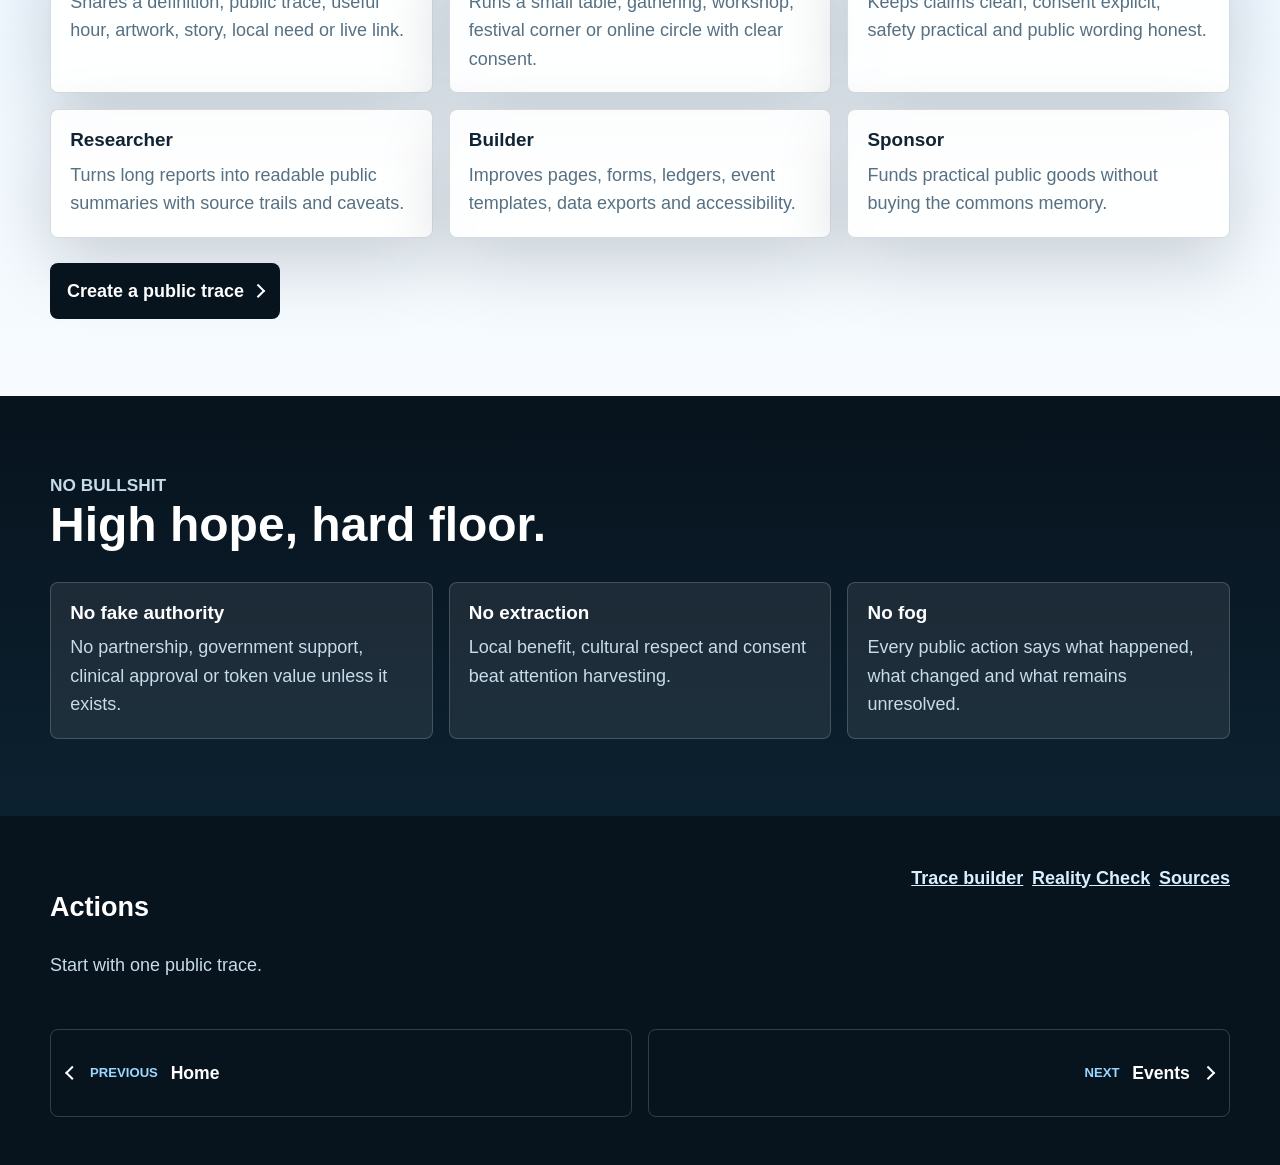
==== commit 1e51cff3: "Remove confusing actions explainer line" ====
--- a/actions.html
+++ b/actions.html
@@ -59,7 +59,6 @@
         <div class="shell">
           <div class="section-heading">
             <div><p class="label">No bullshit</p><h2>High hope, hard floor.</h2></div>
-            <p>Big vision loses people fast when the front door smells like hype.</p>
           </div>
           <div class="grid three">
             <article class="card"><h3>No fake authority</h3><p>No partnership, government support, clinical approval or token value unless it exists.</p></article>
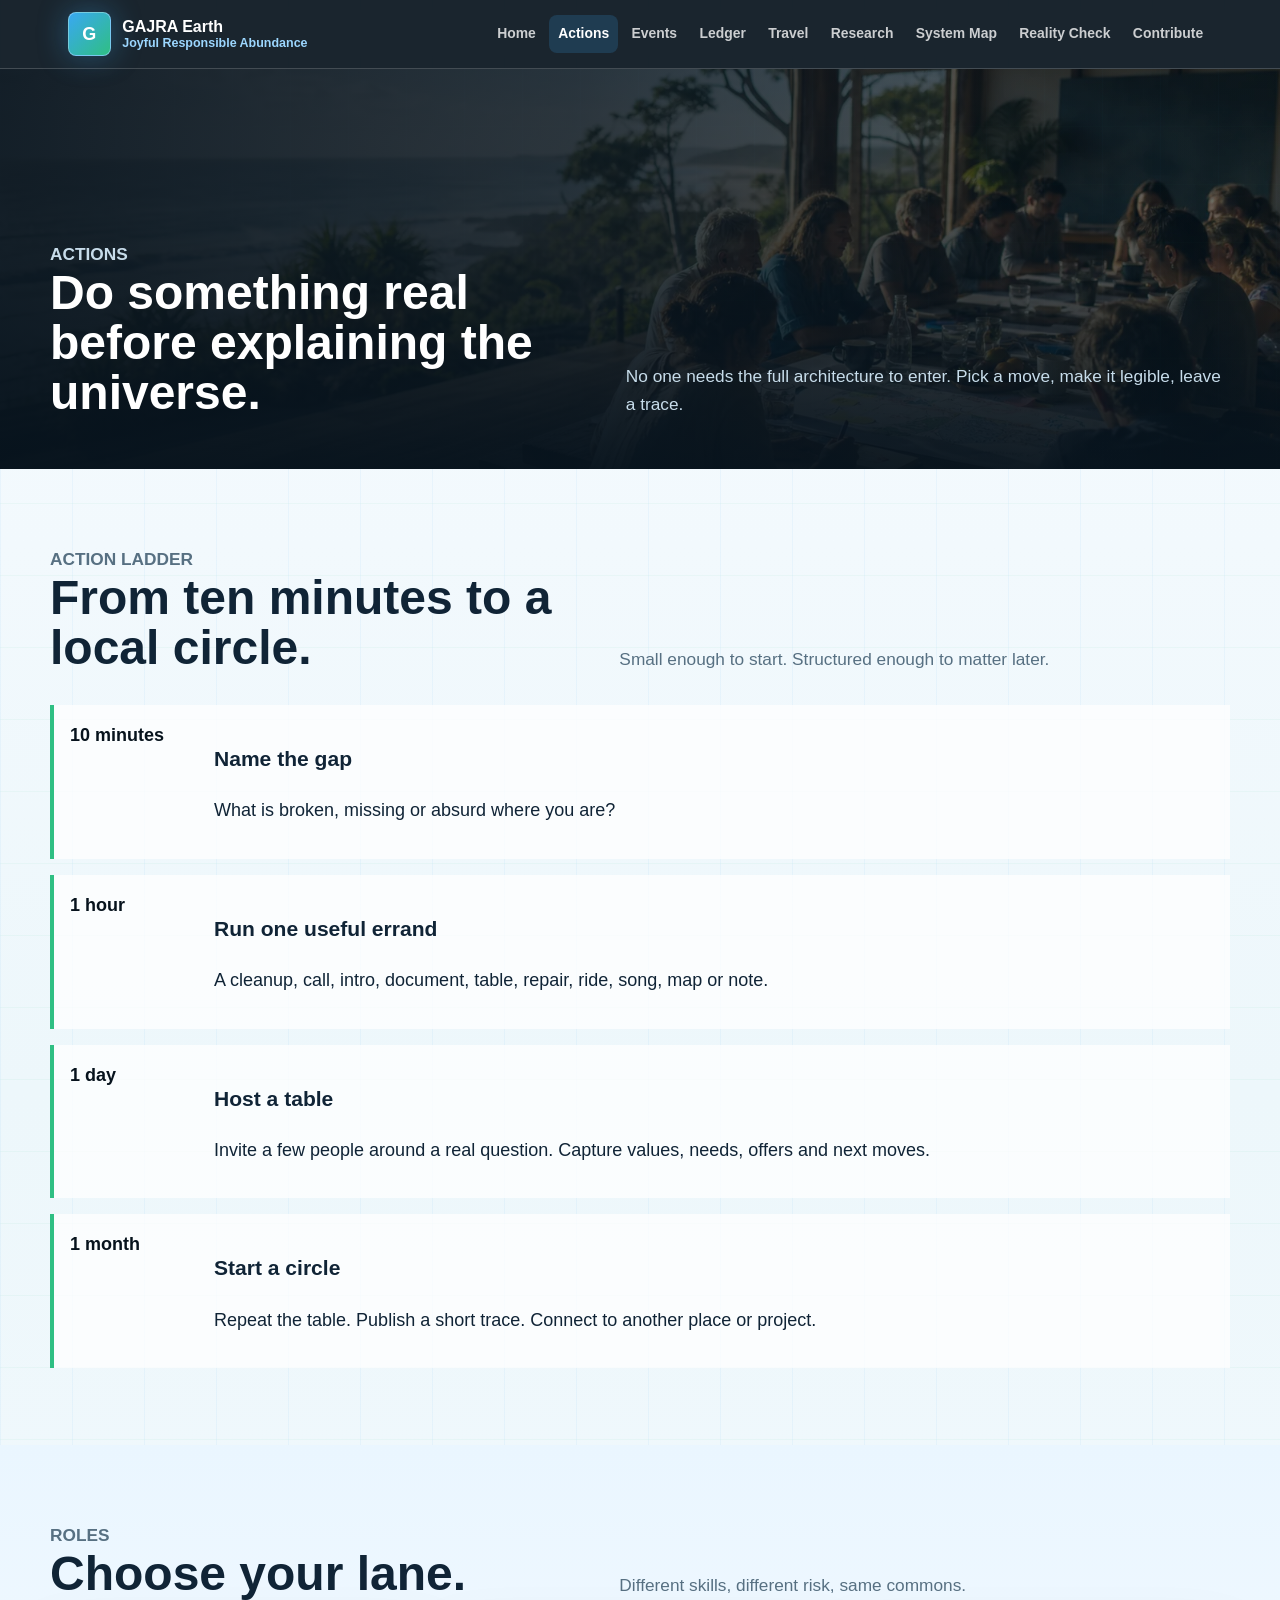
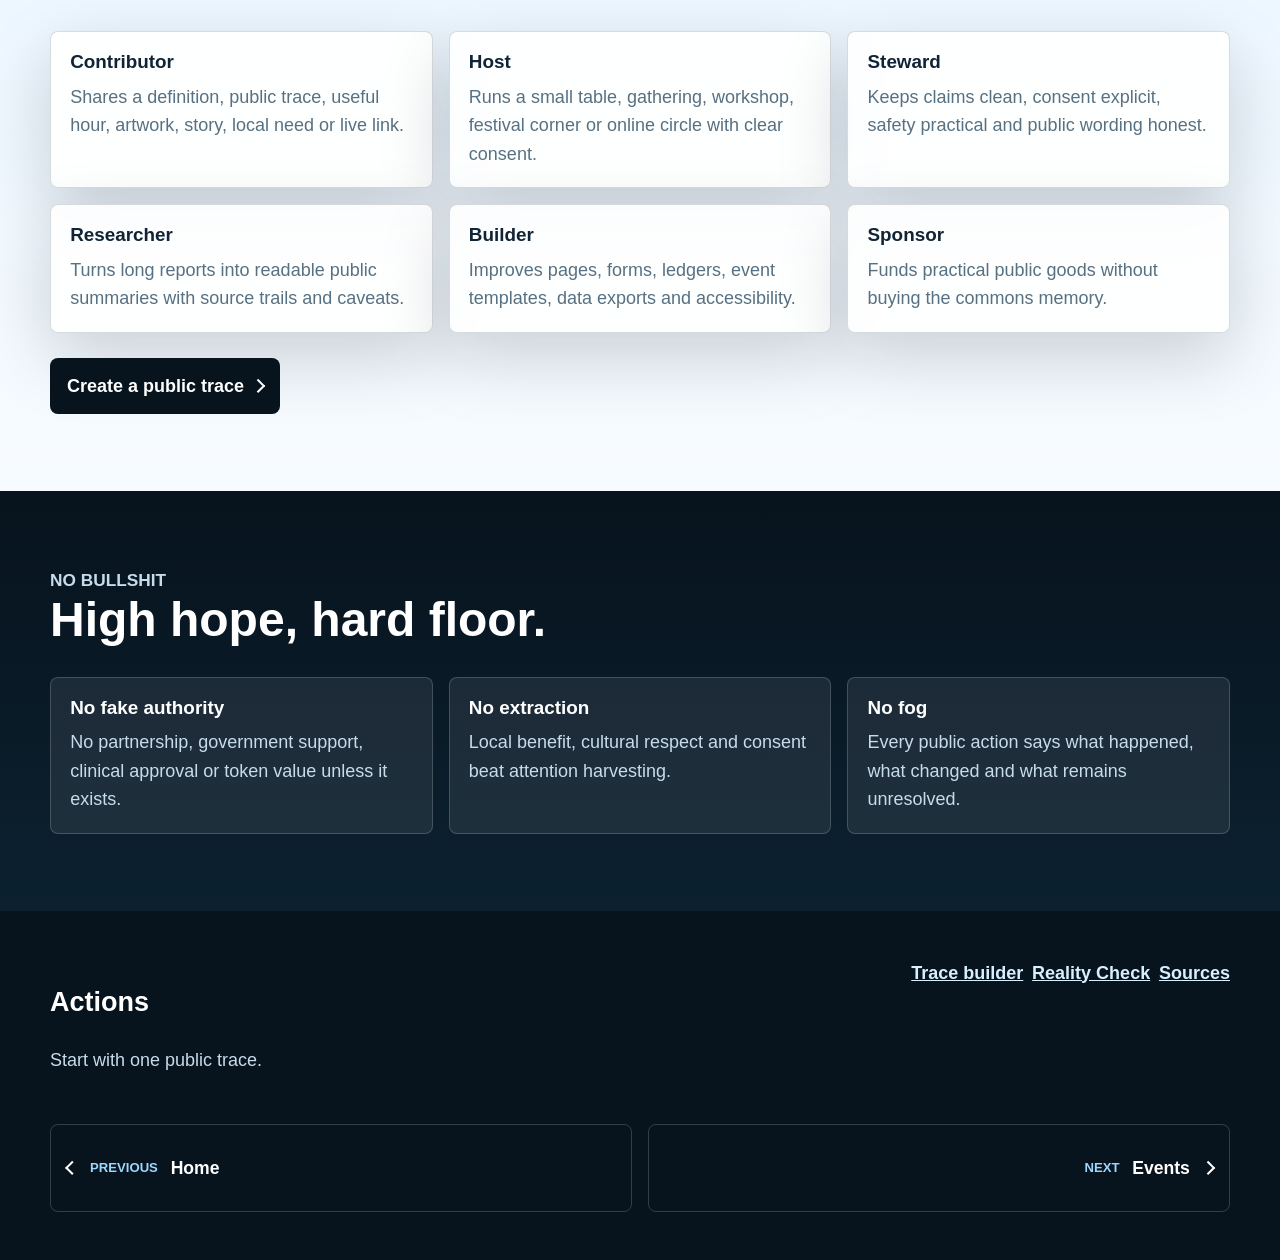
==== commit be8ad991: "Refine GAJRA public hub copy and system map" ====
--- a/actions.html
+++ b/actions.html
@@ -14,7 +14,7 @@
       <div class="nav-shell">
         <a class="brand" href="index.html"><span class="brand-mark">G</span><span class="brand-text"><strong>GAJRA Earth</strong><span>Joyful Responsible Abundance</span></span></a>
         <button class="nav-toggle" type="button" data-nav-toggle aria-expanded="false" aria-controls="site-nav" aria-label="Open menu"><span></span><span></span><span></span></button>
-        <nav class="site-nav" id="site-nav" data-nav aria-label="Main navigation"><a href="index.html">Home</a><a href="actions.html">Actions</a><a href="events.html">Events</a><a href="ledger.html">Ledger</a><a href="travel.html">Travel</a><a href="research.html">Research</a><a href="ecosystem.html">Ecosystem</a><a href="boundaries.html">Reality Check</a><a href="contribute.html">Contribute</a></nav>
+        <nav class="site-nav" id="site-nav" data-nav aria-label="Main navigation"><a href="index.html">Home</a><a href="actions.html">Actions</a><a href="events.html">Events</a><a href="ledger.html">Ledger</a><a href="travel.html">Travel</a><a href="research.html">Research</a><a href="ecosystem.html">System Map</a><a href="boundaries.html">Reality Check</a><a href="contribute.html">Contribute</a></nav>
       </div>
     </header>
     <main id="main">
--- a/assets/styles.css
+++ b/assets/styles.css
@@ -53,6 +53,42 @@
   overflow: hidden;
 }
 
+body[data-page="actions"] {
+  --page-hero-image: url("images/hero-actions.webp");
+}
+
+body[data-page="events"] {
+  --page-hero-image: url("images/hero-events.webp");
+}
+
+body[data-page="ledger"] {
+  --page-hero-image: url("images/hero-ledger.webp");
+}
+
+body[data-page="travel"] {
+  --page-hero-image: url("images/hero-travel.webp");
+}
+
+body[data-page="research"] {
+  --page-hero-image: url("images/hero-research.webp");
+}
+
+body[data-page="ecosystem"] {
+  --page-hero-image: url("images/hero-ecosystem.webp");
+}
+
+body[data-page="boundaries"] {
+  --page-hero-image: url("images/hero-boundaries.webp");
+}
+
+body[data-page="contribute"] {
+  --page-hero-image: url("images/hero-contribute.webp");
+}
+
+body[data-page="sources"] {
+  --page-hero-image: url("images/hero-sources.webp");
+}
+
 main,
 section,
 article,
@@ -124,6 +160,7 @@
 
 .nav-shell {
   width: min(100%, var(--max));
+  max-width: calc(100vw - 2rem);
   margin: 0 auto;
   padding: 0.78rem 1.1rem;
   display: flex;
@@ -253,6 +290,7 @@
   position: relative;
   z-index: 2;
   width: min(100%, var(--max));
+  max-width: calc(100vw - 2rem);
   margin: 0 auto;
   padding: 5.3rem 1.1rem 4.2rem;
 }
@@ -370,6 +408,7 @@
 
 .shell {
   width: min(100%, var(--max));
+  max-width: calc(100vw - 2rem);
   margin: 0 auto;
 }
 
@@ -471,6 +510,13 @@
   color: var(--muted);
 }
 
+.card p + p,
+.action-card p + p,
+.link-card p + p,
+.note-card p + p {
+  margin-top: 0.65rem;
+}
+
 .dark .card p,
 .dark .action-card p,
 .dark .link-card p,
@@ -480,13 +526,64 @@
 
 .link-card {
   display: grid;
+  gap: 0.8rem;
   text-decoration: none;
 }
 
-.link-card:hover,
-.link-card:focus-visible {
+.link-card:hover {
   border-color: rgba(57, 168, 242, 0.55);
   transform: translateY(-2px);
+}
+
+.card-actions {
+  display: flex;
+  flex-wrap: wrap;
+  gap: 0.55rem;
+  margin-top: 0.2rem;
+}
+
+.mini-button {
+  display: inline-flex;
+  min-height: 2.3rem;
+  align-items: center;
+  justify-content: center;
+  border: 1px solid var(--line);
+  border-radius: 8px;
+  padding: 0.48rem 0.72rem;
+  color: var(--ink);
+  background: rgba(255, 255, 255, 0.86);
+  font-size: 0.86rem;
+  font-weight: 900;
+  line-height: 1;
+  text-decoration: none;
+}
+
+.mini-button:hover,
+.mini-button:focus-visible {
+  border-color: rgba(57, 168, 242, 0.55);
+  transform: translateY(-1px);
+}
+
+.mini-button.primary {
+  border-color: transparent;
+  color: var(--white);
+  background: linear-gradient(135deg, var(--green), var(--blue));
+}
+
+.mini-button.disabled {
+  color: var(--muted);
+  background: rgba(231, 239, 245, 0.78);
+  cursor: not-allowed;
+}
+
+.dark .mini-button {
+  border-color: var(--line-dark);
+  color: var(--white);
+  background: rgba(255, 255, 255, 0.08);
+}
+
+.dark .mini-button.disabled {
+  color: #a9c1d1;
 }
 
 .stat-strip,
@@ -519,6 +616,11 @@
 }
 
 .page-hero {
+  position: relative;
+  min-height: 25rem;
+  display: grid;
+  align-items: end;
+  overflow: hidden;
   padding: 4.8rem 1.1rem 3.2rem;
   background:
     linear-gradient(90deg, rgba(57, 168, 242, 0.1) 1px, transparent 1px),
@@ -528,8 +630,31 @@
   color: var(--white);
 }
 
+.page-hero::before {
+  content: "";
+  position: absolute;
+  inset: 0;
+  background-image: var(--page-hero-image, none);
+  background-position: center;
+  background-size: cover;
+  opacity: 0.72;
+  filter: saturate(1.04) contrast(1.02);
+}
+
+.page-hero::after {
+  content: "";
+  position: absolute;
+  inset: 0;
+  background:
+    linear-gradient(90deg, rgba(7, 19, 29, 0.92) 0%, rgba(7, 19, 29, 0.76) 45%, rgba(7, 19, 29, 0.36) 100%),
+    linear-gradient(0deg, rgba(7, 19, 29, 0.88) 0%, rgba(7, 19, 29, 0.1) 58%);
+}
+
 .page-title {
+  position: relative;
+  z-index: 1;
   width: min(100%, var(--max));
+  max-width: calc(100vw - 2rem);
   margin: 0 auto;
   display: grid;
   grid-template-columns: minmax(0, 0.9fr) minmax(18rem, 1fr);
@@ -664,6 +789,7 @@
 
 .footer-grid {
   width: min(100%, var(--max));
+  max-width: calc(100vw - 2rem);
   margin: 0 auto;
   display: grid;
   grid-template-columns: minmax(0, 1fr) minmax(18rem, 1fr);
@@ -688,6 +814,7 @@
 
 .sequence-nav {
   width: min(100%, var(--max));
+  max-width: calc(100vw - 2rem);
   margin: 2rem auto 0;
   display: grid;
   grid-template-columns: repeat(2, minmax(0, 1fr));
@@ -849,6 +976,14 @@
     padding-inline: 0.85rem;
   }
 
+  .hero-content,
+  .shell,
+  .page-title,
+  .footer-grid,
+  .sequence-nav {
+    width: min(100%, 22rem);
+  }
+
   .hero h1 {
     font-size: 2.9rem;
   }
